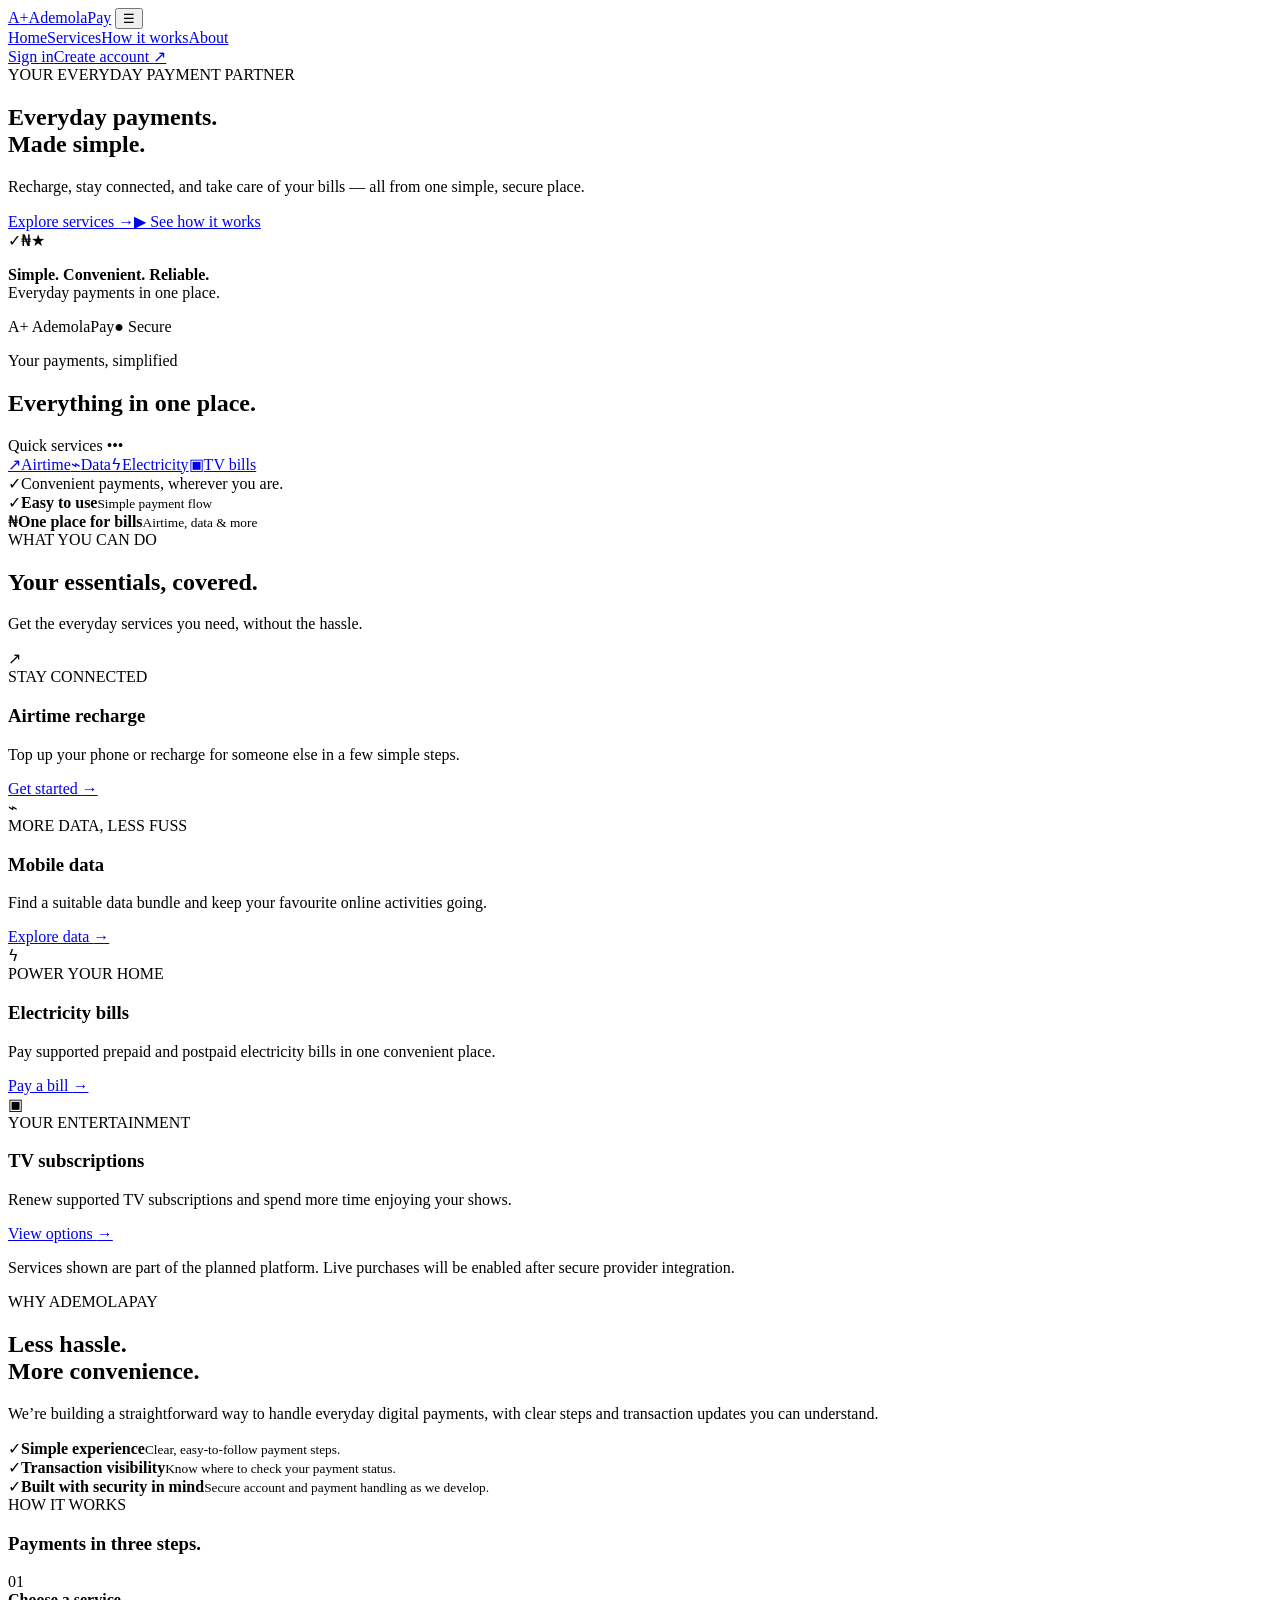
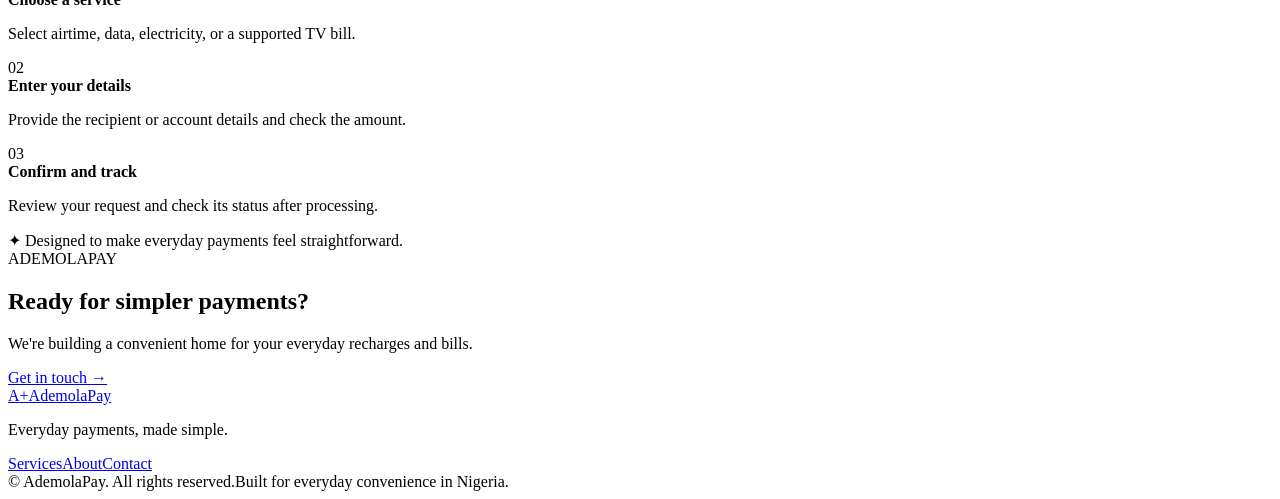
==== index.html @ d99da1b7 "Add responsive AdemolaPay landing page" ====
<!DOCTYPE html>
<html lang="en">
<head>
  <meta charset="UTF-8">
  <meta name="viewport" content="width=device-width, initial-scale=1.0">
  <meta name="description" content="AdemolaPay makes airtime, data, and bill payments simple and convenient.">
  <title>AdemolaPay — Payments made simple</title>
  <link rel="preconnect" href="https://fonts.googleapis.com">
  <link rel="preconnect" href="https://fonts.gstatic.com" crossorigin>
  <link href="https://fonts.googleapis.com/css2?family=DM+Sans:wght@400;500;600;700&family=Manrope:wght@400;500;600;700;800&display=swap" rel="stylesheet">
  <link rel="stylesheet" href="css/style.css">
  <script src="js/script.js" defer></script>
</head>
<body>
  <header class="site-header">
    <div class="container nav-wrap">
      <a class="brand" href="#home" aria-label="AdemolaPay home"><span class="brand-mark" aria-hidden="true">A<span>+</span></span><span>Ademola<span class="brand-pay">Pay</span></span></a>
      <button class="menu-toggle" id="menuToggle" aria-label="Open navigation" aria-expanded="false">☰</button>
      <nav class="main-nav" id="mainNav" aria-label="Main navigation">
        <a class="nav-link active" href="#home">Home</a><a class="nav-link" href="#services">Services</a><a class="nav-link" href="#how-it-works">How it works</a><a class="nav-link" href="#about">About</a>
        <div class="nav-actions"><a class="btn btn-outline btn-small" href="#account">Sign in</a><a class="btn btn-primary btn-small" href="#account">Create account <span aria-hidden="true">↗</span></a></div>
      </nav>
    </div>
  </header>
  <main>
    <section class="hero section" id="home"><div class="container hero-grid">
      <div class="hero-copy"><div class="eyebrow"><span class="eyebrow-dot"></span> YOUR EVERYDAY PAYMENT PARTNER</div>
        <h1>Everyday payments.<br><span>Made simple.</span></h1><p class="hero-text">Recharge, stay connected, and take care of your bills — all from one simple, secure place.</p>
        <div class="hero-actions"><a class="btn btn-primary btn-large" href="#services">Explore services <span aria-hidden="true">→</span></a><a class="btn btn-text btn-large" href="#how-it-works"><span class="play-icon" aria-hidden="true">▶</span> See how it works</a></div>
        <div class="trust-row"><div class="avatar-stack" aria-hidden="true"><span>✓</span><span>₦</span><span>★</span></div><p><strong>Simple. Convenient. Reliable.</strong><br><span>Everyday payments in one place.</span></p></div>
      </div>
      <div class="hero-visual" aria-label="Illustration of a payment dashboard"><div class="soft-orb orb-one"></div><div class="soft-orb orb-two"></div>
        <div class="payment-card"><div class="card-top"><span class="mini-brand"><span class="mini-mark">A+</span> AdemolaPay</span><span class="secure-pill">● Secure</span></div>
          <p class="balance-label">Your payments, simplified</p><h2>Everything in <span>one place.</span></h2><div class="card-divider"></div><div class="quick-title">Quick services <span>•••</span></div>
          <div class="quick-grid"><a href="#services" class="quick-item"><span class="service-icon icon-airtime">↗</span><span>Airtime</span></a><a href="#services" class="quick-item"><span class="service-icon icon-data">⌁</span><span>Data</span></a><a href="#services" class="quick-item"><span class="service-icon icon-power">ϟ</span><span>Electricity</span></a><a href="#services" class="quick-item"><span class="service-icon icon-tv">▣</span><span>TV bills</span></a></div>
          <div class="card-foot"><span class="foot-check">✓</span><span>Convenient payments, wherever you are.</span></div>
        </div>
        <div class="floating-note note-top"><span class="note-icon">✓</span><span><strong>Easy to use</strong><small>Simple payment flow</small></span></div><div class="floating-note note-bottom"><span class="note-icon note-purple">₦</span><span><strong>One place for bills</strong><small>Airtime, data &amp; more</small></span></div>
      </div>
    </div></section>
    <section class="service-section section" id="services"><div class="container"><div class="section-heading"><div><span class="section-kicker">WHAT YOU CAN DO</span><h2>Your essentials, <span>covered.</span></h2></div><p>Get the everyday services you need, without the hassle.</p></div>
      <div class="service-grid">
        <article class="service-card"><div class="service-icon large icon-airtime">↗</div><span class="service-tag">STAY CONNECTED</span><h3>Airtime recharge</h3><p>Top up your phone or recharge for someone else in a few simple steps.</p><a href="#account" class="service-link">Get started <span>→</span></a></article>
        <article class="service-card"><div class="service-icon large icon-data">⌁</div><span class="service-tag">MORE DATA, LESS FUSS</span><h3>Mobile data</h3><p>Find a suitable data bundle and keep your favourite online activities going.</p><a href="#account" class="service-link">Explore data <span>→</span></a></article>
        <article class="service-card"><div class="service-icon large icon-power">ϟ</div><span class="service-tag">POWER YOUR HOME</span><h3>Electricity bills</h3><p>Pay supported prepaid and postpaid electricity bills in one convenient place.</p><a href="#account" class="service-link">Pay a bill <span>→</span></a></article>
        <article class="service-card"><div class="service-icon large icon-tv">▣</div><span class="service-tag">YOUR ENTERTAINMENT</span><h3>TV subscriptions</h3><p>Renew supported TV subscriptions and spend more time enjoying your shows.</p><a href="#account" class="service-link">View options <span>→</span></a></article>
      </div><p class="service-disclaimer">Services shown are part of the planned platform. Live purchases will be enabled after secure provider integration.</p>
    </div></section>
    <section class="benefits-section section" id="about"><div class="container benefits-grid"><div class="benefits-copy"><span class="section-kicker">WHY ADEMOLAPAY</span><h2>Less hassle.<br><span>More convenience.</span></h2><p>We’re building a straightforward way to handle everyday digital payments, with clear steps and transaction updates you can understand.</p>
      <div class="benefit-list"><div><span class="benefit-check">✓</span><span><strong>Simple experience</strong><small>Clear, easy-to-follow payment steps.</small></span></div><div><span class="benefit-check">✓</span><span><strong>Transaction visibility</strong><small>Know where to check your payment status.</small></span></div><div><span class="benefit-check">✓</span><span><strong>Built with security in mind</strong><small>Secure account and payment handling as we develop.</small></span></div></div>
    </div><div class="steps-panel" id="how-it-works"><span class="section-kicker">HOW IT WORKS</span><h3>Payments in three steps.</h3><div class="step-row"><span class="step-number">01</span><div><strong>Choose a service</strong><p>Select airtime, data, electricity, or a supported TV bill.</p></div></div><div class="step-row"><span class="step-number">02</span><div><strong>Enter your details</strong><p>Provide the recipient or account details and check the amount.</p></div></div><div class="step-row"><span class="step-number">03</span><div><strong>Confirm and track</strong><p>Review your request and check its status after processing.</p></div></div><div class="steps-note"><span>✦</span> Designed to make everyday payments feel straightforward.</div></div></div></section>
    <section class="cta-section" id="account"><div class="container cta-inner"><div><span class="section-kicker">ADEMOLAPAY</span><h2>Ready for simpler payments?</h2><p>We're building a convenient home for your everyday recharges and bills.</p></div><a class="btn btn-white btn-large" href="mailto:hello@ademolapay.example">Get in touch <span>→</span></a></div></section>
  </main>
  <footer class="site-footer"><div class="container footer-top"><a class="brand footer-brand" href="#home"><span class="brand-mark" aria-hidden="true">A<span>+</span></span><span>Ademola<span class="brand-pay">Pay</span></span></a><p>Everyday payments, made simple.</p><nav aria-label="Footer navigation"><a href="#services">Services</a><a href="#about">About</a><a href="#account">Contact</a></nav></div><div class="container footer-bottom"><span>© <span id="year"></span> AdemolaPay. All rights reserved.</span><span>Built for everyday convenience in Nigeria.</span></div></footer>
</body>
</html>
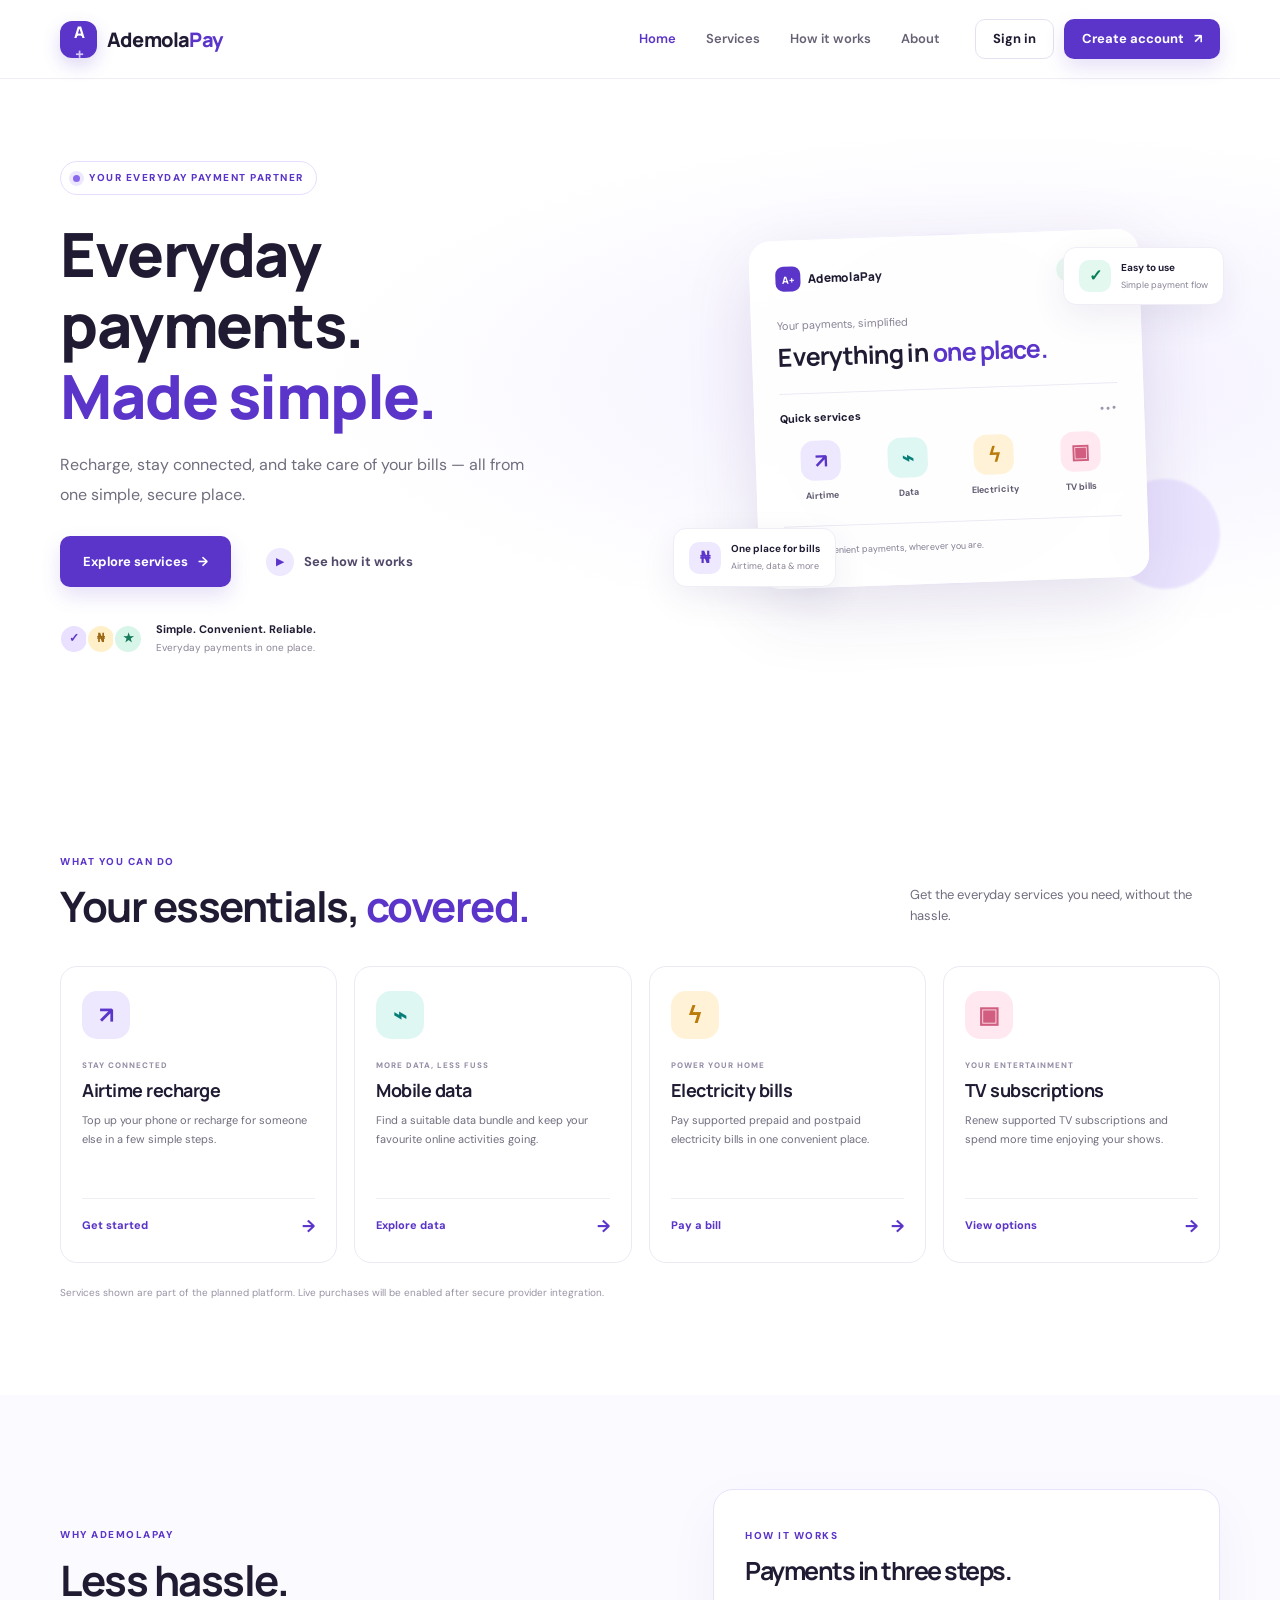
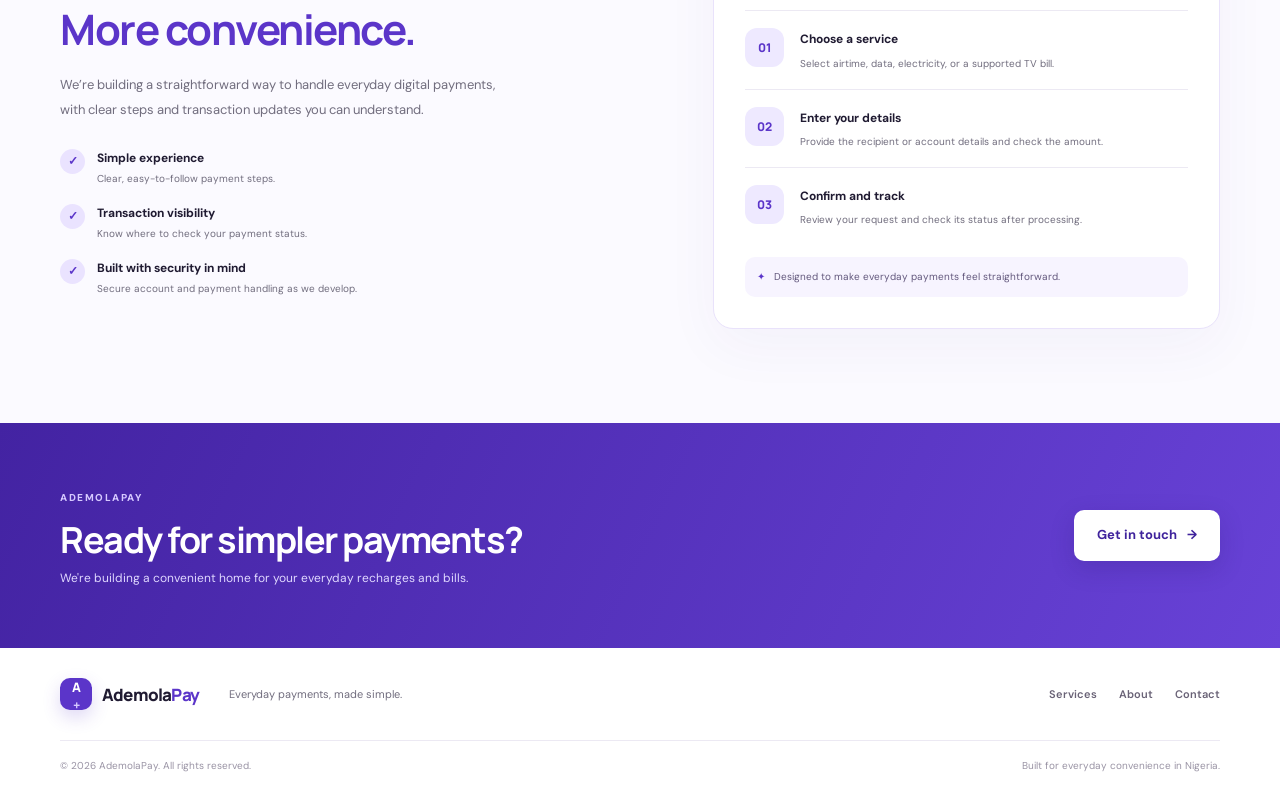
==== commit ea26f7fe: "Connect service cards and navigation to authentication pages" ====
--- a/index.html
+++ b/index.html
@@ -18,7 +18,7 @@
       <button class="menu-toggle" id="menuToggle" aria-label="Open navigation" aria-expanded="false">☰</button>
       <nav class="main-nav" id="mainNav" aria-label="Main navigation">
         <a class="nav-link active" href="#home">Home</a><a class="nav-link" href="#services">Services</a><a class="nav-link" href="#how-it-works">How it works</a><a class="nav-link" href="#about">About</a>
-        <div class="nav-actions"><a class="btn btn-outline btn-small" href="#account">Sign in</a><a class="btn btn-primary btn-small" href="#account">Create account <span aria-hidden="true">↗</span></a></div>
+        <div class="nav-actions"><a class="btn btn-outline btn-small" href="signin.html">Sign in</a><a class="btn btn-primary btn-small" href="create-account.html">Create account <span aria-hidden="true">↗</span></a></div>
       </nav>
     </div>
   </header>
@@ -32,7 +32,7 @@
       <div class="hero-visual" aria-label="Illustration of a payment dashboard"><div class="soft-orb orb-one"></div><div class="soft-orb orb-two"></div>
         <div class="payment-card"><div class="card-top"><span class="mini-brand"><span class="mini-mark">A+</span> AdemolaPay</span><span class="secure-pill">● Secure</span></div>
           <p class="balance-label">Your payments, simplified</p><h2>Everything in <span>one place.</span></h2><div class="card-divider"></div><div class="quick-title">Quick services <span>•••</span></div>
-          <div class="quick-grid"><a href="#services" class="quick-item"><span class="service-icon icon-airtime">↗</span><span>Airtime</span></a><a href="#services" class="quick-item"><span class="service-icon icon-data">⌁</span><span>Data</span></a><a href="#services" class="quick-item"><span class="service-icon icon-power">ϟ</span><span>Electricity</span></a><a href="#services" class="quick-item"><span class="service-icon icon-tv">▣</span><span>TV bills</span></a></div>
+          <div class="quick-grid"><a href="signin.html" class="quick-item"><span class="service-icon icon-airtime">↗</span><span>Airtime</span></a><a href="signin.html" class="quick-item"><span class="service-icon icon-data">⌁</span><span>Data</span></a><a href="signin.html" class="quick-item"><span class="service-icon icon-power">ϟ</span><span>Electricity</span></a><a href="signin.html" class="quick-item"><span class="service-icon icon-tv">▣</span><span>TV bills</span></a></div>
           <div class="card-foot"><span class="foot-check">✓</span><span>Convenient payments, wherever you are.</span></div>
         </div>
         <div class="floating-note note-top"><span class="note-icon">✓</span><span><strong>Easy to use</strong><small>Simple payment flow</small></span></div><div class="floating-note note-bottom"><span class="note-icon note-purple">₦</span><span><strong>One place for bills</strong><small>Airtime, data &amp; more</small></span></div>
@@ -40,10 +40,10 @@
     </div></section>
     <section class="service-section section" id="services"><div class="container"><div class="section-heading"><div><span class="section-kicker">WHAT YOU CAN DO</span><h2>Your essentials, <span>covered.</span></h2></div><p>Get the everyday services you need, without the hassle.</p></div>
       <div class="service-grid">
-        <article class="service-card"><div class="service-icon large icon-airtime">↗</div><span class="service-tag">STAY CONNECTED</span><h3>Airtime recharge</h3><p>Top up your phone or recharge for someone else in a few simple steps.</p><a href="#account" class="service-link">Get started <span>→</span></a></article>
-        <article class="service-card"><div class="service-icon large icon-data">⌁</div><span class="service-tag">MORE DATA, LESS FUSS</span><h3>Mobile data</h3><p>Find a suitable data bundle and keep your favourite online activities going.</p><a href="#account" class="service-link">Explore data <span>→</span></a></article>
-        <article class="service-card"><div class="service-icon large icon-power">ϟ</div><span class="service-tag">POWER YOUR HOME</span><h3>Electricity bills</h3><p>Pay supported prepaid and postpaid electricity bills in one convenient place.</p><a href="#account" class="service-link">Pay a bill <span>→</span></a></article>
-        <article class="service-card"><div class="service-icon large icon-tv">▣</div><span class="service-tag">YOUR ENTERTAINMENT</span><h3>TV subscriptions</h3><p>Renew supported TV subscriptions and spend more time enjoying your shows.</p><a href="#account" class="service-link">View options <span>→</span></a></article>
+        <article class="service-card"><div class="service-icon large icon-airtime">↗</div><span class="service-tag">STAY CONNECTED</span><h3>Airtime recharge</h3><p>Top up your phone or recharge for someone else in a few simple steps.</p><a href="signin.html" class="service-link">Get started <span>→</span></a></article>
+        <article class="service-card"><div class="service-icon large icon-data">⌁</div><span class="service-tag">MORE DATA, LESS FUSS</span><h3>Mobile data</h3><p>Find a suitable data bundle and keep your favourite online activities going.</p><a href="signin.html" class="service-link">Explore data <span>→</span></a></article>
+        <article class="service-card"><div class="service-icon large icon-power">ϟ</div><span class="service-tag">POWER YOUR HOME</span><h3>Electricity bills</h3><p>Pay supported prepaid and postpaid electricity bills in one convenient place.</p><a href="signin.html" class="service-link">Pay a bill <span>→</span></a></article>
+        <article class="service-card"><div class="service-icon large icon-tv">▣</div><span class="service-tag">YOUR ENTERTAINMENT</span><h3>TV subscriptions</h3><p>Renew supported TV subscriptions and spend more time enjoying your shows.</p><a href="signin.html" class="service-link">View options <span>→</span></a></article>
       </div><p class="service-disclaimer">Services shown are part of the planned platform. Live purchases will be enabled after secure provider integration.</p>
     </div></section>
     <section class="benefits-section section" id="about"><div class="container benefits-grid"><div class="benefits-copy"><span class="section-kicker">WHY ADEMOLAPAY</span><h2>Less hassle.<br><span>More convenience.</span></h2><p>We’re building a straightforward way to handle everyday digital payments, with clear steps and transaction updates you can understand.</p>
--- a/css/style.css
+++ b/css/style.css
@@ -0,0 +1,12 @@
+:root{--purple:#5b35c9;--purple-dark:#3f239c;--purple-light:#eee9ff;--ink:#201b32;--muted:#716d7e;--line:#ece9f3;--surface:#fff;--background:#fbfaff;--green:#168b63;--shadow:0 22px 70px rgba(54,35,111,.12)}
+*{box-sizing:border-box}html{scroll-behavior:smooth;scroll-padding-top:90px}body{margin:0;color:var(--ink);background:var(--surface);font-family:"DM Sans",sans-serif;line-height:1.6}a{color:inherit;text-decoration:none}button,a{-webkit-tap-highlight-color:transparent}.container{width:min(1160px,calc(100% - 48px));margin:0 auto}
+.site-header{position:sticky;top:0;z-index:20;background:rgba(255,255,255,.94);backdrop-filter:blur(14px);border-bottom:1px solid rgba(236,233,243,.8)}.nav-wrap{min-height:78px;display:flex;align-items:center;justify-content:space-between;gap:24px}.brand{display:inline-flex;align-items:center;gap:10px;font:800 20px "Manrope",sans-serif;letter-spacing:-.8px;white-space:nowrap}.brand-mark{width:37px;height:37px;display:grid;place-items:center;border-radius:12px;color:#fff;background:var(--purple);font-size:16px;letter-spacing:-1px;box-shadow:0 7px 18px #5b35c933}.brand-mark span{color:#d5c8ff}.brand-pay{color:var(--purple)}.main-nav{display:flex;align-items:center;gap:30px}.nav-link{color:#666174;font-size:13px;font-weight:600;transition:color .2s}.nav-link:hover,.nav-link.active{color:var(--purple)}.nav-actions{display:flex;align-items:center;gap:10px;margin-left:5px}
+.btn{display:inline-flex;align-items:center;justify-content:center;gap:10px;border:1px solid transparent;border-radius:10px;font-weight:700;font-size:13px;transition:transform .2s,box-shadow .2s,background .2s;cursor:pointer}.btn:hover{transform:translateY(-2px)}.btn-small{min-height:40px;padding:0 17px}.btn-large{min-height:51px;padding:0 22px}.btn-primary{color:#fff;background:var(--purple);box-shadow:0 9px 20px #5b35c926}.btn-primary:hover{background:var(--purple-dark);box-shadow:0 12px 25px #5b35c940}.btn-outline{color:var(--ink);background:#fff;border-color:#e6e1f0}.btn-text{color:#51486a}.play-icon{display:grid;place-items:center;width:28px;height:28px;border-radius:50%;color:var(--purple);background:var(--purple-light);font-size:10px}.menu-toggle{display:none;border:1px solid var(--line);background:#fff;color:var(--purple);border-radius:9px;padding:8px 12px;font-size:20px}
+.section{padding:94px 0}.hero{overflow:hidden;padding-top:82px;padding-bottom:96px;background:radial-gradient(ellipse at 78% 45%,#f3efff 0%,#fff 48%)}.hero-grid{display:grid;grid-template-columns:1.02fr .98fr;align-items:center;gap:52px}.eyebrow,.section-kicker{color:var(--purple);font-size:10px;font-weight:800;letter-spacing:1.5px}.eyebrow{display:inline-flex;align-items:center;gap:9px;padding:8px 12px;border:1px solid #e7defe;border-radius:50px;background:#fff}.eyebrow-dot{width:7px;height:7px;border-radius:50%;background:#8a69ed;box-shadow:0 0 0 4px #eee8ff}h1,h2,h3,p{margin-top:0}h1,h2,h3{font-family:"Manrope",sans-serif;letter-spacing:-1.5px;line-height:1.16}h1{margin:24px 0 19px;font-size:clamp(40px,5vw,61px);font-weight:800}h1 span,.section-heading h2 span,.benefits-copy h2 span{color:var(--purple)}.hero-text{max-width:470px;margin-bottom:27px;color:var(--muted);font-size:16px;line-height:1.85}.hero-actions{display:flex;flex-wrap:wrap;align-items:center;gap:12px}.trust-row{display:flex;align-items:center;gap:13px;margin-top:34px}.avatar-stack{display:flex;padding-left:2px}.avatar-stack span{width:30px;height:30px;display:grid;place-items:center;margin-left:-3px;border:2px solid #fff;border-radius:50%;color:var(--purple);background:#e9e1ff;font-size:12px;font-weight:800}.avatar-stack span:nth-child(2){color:#9c6713;background:#fff0c9}.avatar-stack span:nth-child(3){color:#167b5a;background:#d8f5e9}.trust-row p{margin:0;color:var(--ink);font-size:11px;line-height:1.6}.trust-row p span{color:#8a8596;font-size:10px}
+.hero-visual{position:relative;display:grid;place-items:center;min-height:420px}.soft-orb{position:absolute;border-radius:50%;filter:blur(1px)}.orb-one{width:350px;height:350px;background:linear-gradient(140deg,#eee8ff,#faf8ff)}.orb-two{right:0;bottom:30px;width:110px;height:110px;background:#e4dcff;opacity:.7}.payment-card{position:relative;z-index:2;width:min(390px,90%);padding:25px;border:1px solid #fff;border-radius:22px;background:rgba(255,255,255,.95);box-shadow:var(--shadow);transform:rotate(-2deg)}.card-top{display:flex;align-items:center;justify-content:space-between;gap:10px}.mini-brand{display:flex;align-items:center;gap:7px;font:800 12px "Manrope",sans-serif}.mini-mark{display:grid;place-items:center;width:25px;height:25px;border-radius:8px;color:#fff;background:var(--purple);font-size:10px}.secure-pill{padding:5px 9px;border-radius:50px;color:var(--green);background:#e7f8f0;font-size:9px;font-weight:700}.balance-label{margin:26px 0 7px;color:#898395;font-size:11px}.payment-card h2{margin:0;font-size:25px;letter-spacing:-.9px}.payment-card h2 span{color:var(--purple)}.card-divider{height:1px;margin:22px 0 16px;background:var(--line)}.quick-title{display:flex;justify-content:space-between;margin-bottom:14px;font-size:11px;font-weight:800}.quick-title span{color:#9d96ad;letter-spacing:2px}.quick-grid{display:grid;grid-template-columns:repeat(4,1fr);gap:8px}.quick-item{display:flex;align-items:center;flex-direction:column;gap:8px;color:#615b70;font-size:9px;font-weight:700}.service-icon{width:40px;height:40px;display:grid;place-items:center;border-radius:13px;font-size:20px;font-weight:700}.icon-airtime{color:#5b35c9;background:#eee8ff}.icon-data{color:#087e78;background:#dff7f2}.icon-power{color:#bb7b0b;background:#fff2d6}.icon-tv{color:#d15d80;background:#ffe8ef}.card-foot{display:flex;align-items:center;gap:8px;margin-top:22px;padding-top:15px;border-top:1px solid var(--line);color:#827c90;font-size:9px}.foot-check{display:grid;place-items:center;width:20px;height:20px;border-radius:50%;color:#087e59;background:#e1f8ed;font-weight:800}.floating-note{position:absolute;z-index:3;display:flex;align-items:center;gap:10px;padding:12px 15px;border:1px solid #f0edf7;border-radius:13px;background:#fff;box-shadow:0 12px 35px #39256b14}.note-top{top:48px;right:-4px}.note-bottom{bottom:32px;left:-4px}.note-icon{display:grid;place-items:center;width:32px;height:32px;border-radius:10px;color:#087e59;background:#e3f8ee;font-weight:800}.note-purple{color:var(--purple);background:var(--purple-light)}.floating-note strong,.floating-note small{display:block}.floating-note strong{font-size:10px}.floating-note small{margin-top:2px;color:#898395;font-size:9px}
+.service-section{background:#fff}.section-heading{display:flex;align-items:end;justify-content:space-between;gap:30px;margin-bottom:35px}.section-heading h2,.benefits-copy h2{margin:10px 0 0;font-size:clamp(30px,3.5vw,42px)}.section-heading>p{max-width:310px;margin:0 0 4px;color:var(--muted);font-size:13px}.service-grid{display:grid;grid-template-columns:repeat(4,1fr);gap:17px}.service-card{padding:24px 21px 22px;border:1px solid var(--line);border-radius:17px;background:#fff;transition:transform .2s,box-shadow .2s,border-color .2s}.service-card:hover{transform:translateY(-5px);border-color:#d9cdfb;box-shadow:0 15px 35px #3b277b0d}.service-icon.large{width:48px;height:48px;margin-bottom:20px;border-radius:15px;font-size:23px}.service-tag{display:block;margin-bottom:8px;color:#958da6;font-size:8px;font-weight:800;letter-spacing:1px}.service-card h3{margin-bottom:10px;font-size:18px;letter-spacing:-.5px}.service-card p{min-height:68px;margin-bottom:19px;color:var(--muted);font-size:11px;line-height:1.8}.service-link{display:flex;align-items:center;justify-content:space-between;padding-top:14px;border-top:1px solid #f0edf5;color:var(--purple);font-size:11px;font-weight:800}.service-link span{font-size:17px}.service-disclaimer{margin:22px 0 0;color:#9993a4;font-size:10px}
+.benefits-section{background:var(--background)}.benefits-grid{display:grid;grid-template-columns:1fr .9fr;align-items:center;gap:90px}.benefits-copy>p{max-width:440px;margin:20px 0 26px;color:var(--muted);font-size:13px;line-height:1.9}.benefit-list{display:grid;gap:17px}.benefit-list>div{display:flex;align-items:flex-start;gap:12px}.benefit-check{display:grid;place-items:center;flex:0 0 25px;height:25px;border-radius:50%;color:var(--purple);background:#eae3ff;font-size:12px;font-weight:800}.benefit-list strong,.benefit-list small{display:block}.benefit-list strong{font-size:12px}.benefit-list small{margin-top:3px;color:var(--muted);font-size:10px}.steps-panel{padding:31px;border:1px solid #e9e2fb;border-radius:20px;background:#fff;box-shadow:0 18px 55px #4b2e8f0b}.steps-panel h3{margin:10px 0 25px;font-size:25px}.step-row{display:flex;gap:16px;padding:17px 0;border-top:1px solid var(--line)}.step-number{display:grid;place-items:center;flex:0 0 39px;height:39px;border-radius:12px;color:var(--purple);background:var(--purple-light);font:800 12px "Manrope",sans-serif}.step-row strong{display:block;margin:2px 0 5px;font-size:12px}.step-row p{margin:0;color:var(--muted);font-size:10px;line-height:1.7}.steps-note{display:flex;gap:9px;margin-top:12px;padding:12px;border-radius:10px;color:#63587d;background:#f7f4ff;font-size:10px}.steps-note span{color:var(--purple)}
+.cta-section{padding:60px 0;color:#fff;background:linear-gradient(115deg,#4323a2,#6842d7)}.cta-inner{display:flex;align-items:center;justify-content:space-between;gap:25px}.cta-section .section-kicker{color:#d6c9ff}.cta-section h2{margin:10px 0 9px;font-size:clamp(27px,3vw,36px)}.cta-section p{margin:0;color:#e0d8ff;font-size:12px}.btn-white{color:var(--purple-dark);background:#fff;box-shadow:0 8px 25px #29146d33;white-space:nowrap}.site-footer{background:#fff}.footer-top{display:flex;align-items:center;gap:30px;padding:30px 0}.footer-brand{font-size:17px}.footer-brand .brand-mark{width:32px;height:32px;border-radius:10px;font-size:13px}.footer-top>p{margin:0;color:var(--muted);font-size:11px}.footer-top nav{display:flex;gap:22px;margin-left:auto;color:#696276;font-size:11px;font-weight:600}.footer-top nav a:hover{color:var(--purple)}.footer-bottom{display:flex;justify-content:space-between;gap:20px;padding:17px 0 22px;border-top:1px solid var(--line);color:#9993a4;font-size:10px}
+@media(max-width:980px){.main-nav{gap:17px}.nav-actions{gap:7px}.btn-small{padding:0 12px}.hero-grid{gap:20px}.hero-visual{min-height:380px}.service-grid{grid-template-columns:repeat(2,1fr)}.service-card p{min-height:auto}.benefits-grid{gap:45px}}
+@media(max-width:760px){.container{width:min(100% - 34px,560px)}.nav-wrap{min-height:68px}.menu-toggle{display:block}.main-nav{position:absolute;top:68px;left:0;right:0;display:none;align-items:stretch;flex-direction:column;gap:0;padding:12px 20px 20px;border-bottom:1px solid var(--line);background:#fff;box-shadow:0 15px 25px #25144a0b}.main-nav.open{display:flex}.nav-link{padding:12px 4px;border-bottom:1px solid #f3f0f8}.nav-actions{margin:14px 0 0}.nav-actions .btn{flex:1}.section{padding:68px 0}.hero{padding-top:55px;padding-bottom:65px}.hero-grid{grid-template-columns:1fr;gap:25px}h1{font-size:clamp(40px,11vw,55px)}.hero-text{font-size:14px}.hero-visual{min-height:390px;margin:0 -5px}.orb-one{width:300px;height:300px}.payment-card{width:min(370px,88%);padding:21px}.note-top{top:16px;right:0}.note-bottom{bottom:7px;left:0}.section-heading{align-items:flex-start;flex-direction:column;gap:12px}.section-heading>p{max-width:390px}.service-grid{gap:12px}.service-card{padding:19px 16px}.service-card h3{font-size:16px}.service-card p{font-size:10px}.benefits-grid{grid-template-columns:1fr;gap:38px}.steps-panel{padding:24px 20px}.cta-inner{align-items:flex-start;flex-direction:column}.footer-top{align-items:flex-start;flex-wrap:wrap;gap:15px 22px}.footer-top>p{width:calc(100% - 170px);align-self:center}.footer-top nav{width:100%;margin:7px 0 0}.footer-bottom{flex-direction:column;gap:7px}}
+@media(max-width:390px){.container{width:calc(100% - 28px)}.brand{font-size:18px}.hero-actions{align-items:stretch;flex-direction:column}.hero-actions .btn{width:100%}.hero-visual{min-height:360px}.payment-card{padding:17px}.payment-card h2{font-size:22px}.quick-grid{gap:3px}.service-grid{grid-template-columns:1fr}.service-card p{min-height:auto}.floating-note{padding:9px 11px}}
